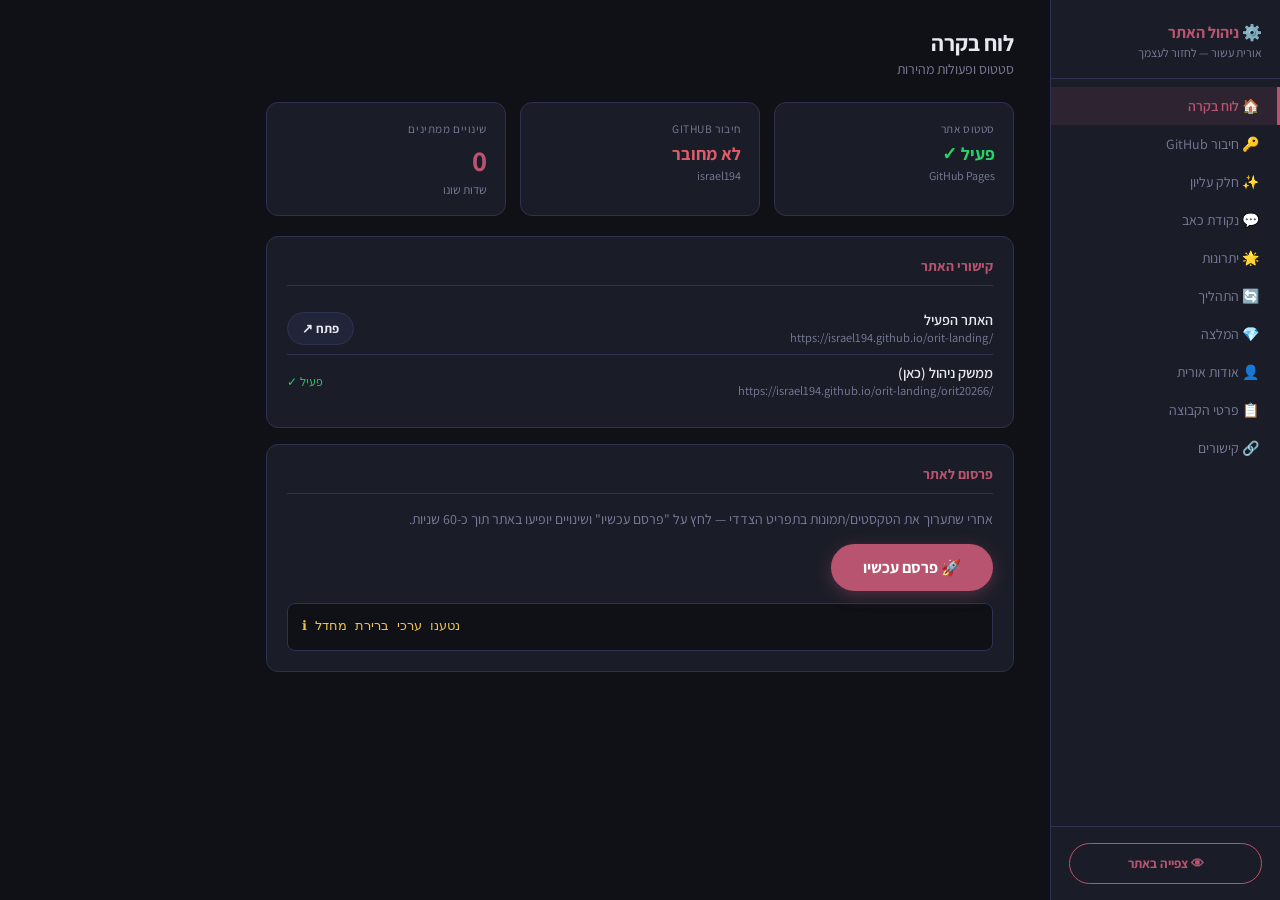
==== orit20266/index.html @ fe38e695 "Add admin panel at /orit20266 with GitHub publish, add content.json CMS system" ====
<!DOCTYPE html>
<html lang="he" dir="rtl">
<head>
  <meta charset="UTF-8">
  <meta name="viewport" content="width=device-width, initial-scale=1">
  <title>ניהול אתר — אורית עשור</title>
  <meta name="robots" content="noindex, nofollow">
  <link rel="preconnect" href="https://fonts.googleapis.com">
  <link rel="preconnect" href="https://fonts.gstatic.com" crossorigin>
  <link href="https://fonts.googleapis.com/css2?family=Assistant:wght@400;500;600;700&display=swap" rel="stylesheet">
  <style>
    *, *::before, *::after { box-sizing: border-box; margin: 0; padding: 0; }

    :root {
      --bg: #0f1117;
      --surface: #1a1d27;
      --surface2: #22253a;
      --border: #2e3250;
      --accent: #B85470;
      --accent-light: rgba(184,84,112,0.12);
      --text: #e8e8f0;
      --muted: #7a7d9a;
      --green: #25d366;
      --red: #e05c6a;
      --yellow: #f0c050;
    }

    body { font-family: 'Assistant', sans-serif; background: var(--bg); color: var(--text); direction: rtl; min-height: 100vh; }

    /* LAYOUT */
    .layout { display: flex; min-height: 100vh; }

    /* SIDEBAR */
    .sidebar {
      width: 230px; flex-shrink: 0; background: var(--surface);
      border-left: 1px solid var(--border); padding: 0;
      position: fixed; right: 0; top: 0; height: 100vh;
      overflow-y: auto; z-index: 10; display: flex; flex-direction: column;
    }
    .sidebar__logo { padding: 22px 18px 18px; border-bottom: 1px solid var(--border); }
    .sidebar__logo h2 { font-size: 1rem; color: var(--accent); font-weight: 700; }
    .sidebar__logo p { font-size: 0.75rem; color: var(--muted); margin-top: 2px; }
    .nav { flex: 1; padding: 8px 0; }
    .nav-item {
      display: flex; align-items: center; gap: 9px;
      padding: 10px 18px; cursor: pointer; font-size: 0.875rem;
      color: var(--muted); border-right: 3px solid transparent; transition: all 120ms;
    }
    .nav-item:hover { background: var(--surface2); color: var(--text); }
    .nav-item.active { background: var(--accent-light); color: var(--accent); border-right-color: var(--accent); font-weight: 600; }
    .sidebar__bottom { padding: 16px 18px; border-top: 1px solid var(--border); }
    .sidebar__bottom a { display: block; text-align: center; font-size: 0.82rem; }

    /* MAIN */
    .main { margin-right: 230px; flex: 1; padding: 28px 36px; max-width: 820px; }
    .page-header { margin-bottom: 24px; }
    .page-title { font-size: 1.4rem; font-weight: 700; }
    .page-subtitle { font-size: 0.875rem; color: var(--muted); margin-top: 3px; }

    /* PANELS */
    .panel { display: none; }
    .panel.active { display: block; }

    /* CARD */
    .card {
      background: var(--surface); border: 1px solid var(--border);
      border-radius: 12px; padding: 20px; margin-bottom: 16px;
    }
    .card__title {
      font-size: 0.875rem; font-weight: 700; color: var(--accent);
      margin-bottom: 16px; padding-bottom: 10px; border-bottom: 1px solid var(--border);
    }

    /* FIELDS */
    .field { margin-bottom: 14px; }
    .field:last-child { margin-bottom: 0; }
    .field label { display: block; font-size: 0.75rem; font-weight: 700; color: var(--muted); margin-bottom: 5px; text-transform: uppercase; letter-spacing: 0.04em; }
    .field input[type="text"],
    .field input[type="url"],
    .field input[type="password"],
    .field textarea {
      width: 100%; padding: 10px 13px; background: var(--bg);
      border: 1.5px solid var(--border); border-radius: 8px;
      color: var(--text); font-family: 'Assistant', sans-serif;
      font-size: 0.925rem; line-height: 1.55; direction: rtl;
      transition: border-color 180ms; resize: vertical;
    }
    .field textarea { min-height: 68px; }
    .field textarea.tall { min-height: 120px; }
    .field textarea.short, .field input { min-height: 40px; }
    .field input:focus, .field textarea:focus {
      outline: none; border-color: var(--accent);
      box-shadow: 0 0 0 3px rgba(184,84,112,0.12);
    }
    .field input[dir="ltr"], .field textarea[dir="ltr"] { direction: ltr; text-align: left; }

    .row2 { display: grid; grid-template-columns: 1fr 1fr; gap: 14px; }

    /* IMAGE UPLOAD */
    .img-upload-wrap { display: flex; align-items: center; gap: 16px; }
    .img-preview {
      width: 80px; height: 80px; border-radius: 50%; object-fit: cover;
      border: 2px solid var(--border); flex-shrink: 0;
    }
    .img-upload-btn {
      display: inline-block; padding: 8px 18px; background: var(--surface2);
      border: 1.5px dashed var(--border); border-radius: 8px;
      cursor: pointer; font-size: 0.85rem; color: var(--muted);
      transition: all 150ms;
    }
    .img-upload-btn:hover { border-color: var(--accent); color: var(--accent); }
    input[type="file"] { display: none; }

    /* PUBLISH BUTTON */
    .publish-bar {
      position: sticky; bottom: 0;
      background: linear-gradient(transparent, var(--bg) 45%);
      padding: 36px 0 20px;
      display: flex; gap: 10px; align-items: center; flex-wrap: wrap;
    }

    /* BUTTONS */
    .btn {
      padding: 11px 24px; border: none; border-radius: 50px;
      font-family: 'Assistant', sans-serif; font-size: 0.9rem; font-weight: 700;
      cursor: pointer; transition: all 140ms; text-decoration: none; display: inline-flex;
      align-items: center; gap: 6px;
    }
    .btn:active { transform: scale(0.97); }
    .btn-publish {
      background: var(--accent); color: #fff;
      box-shadow: 0 4px 16px rgba(184,84,112,0.35); font-size: 1rem; padding: 13px 32px;
    }
    .btn-publish:hover { box-shadow: 0 6px 24px rgba(184,84,112,0.5); }
    .btn-publish:disabled { opacity: 0.6; cursor: not-allowed; transform: none; }
    .btn-secondary { background: var(--surface2); color: var(--text); border: 1px solid var(--border); }
    .btn-secondary:hover { background: var(--border); }
    .btn-outline { background: transparent; color: var(--accent); border: 1.5px solid var(--accent); }
    .btn-outline:hover { background: var(--accent-light); }
    .btn-danger { background: transparent; color: var(--red); border: 1.5px solid var(--red); font-size: 0.85rem; padding: 9px 18px; }
    .btn-danger:hover { background: rgba(224,92,106,0.08); }

    /* STATS */
    .stats-grid { display: grid; grid-template-columns: repeat(3,1fr); gap: 14px; margin-bottom: 20px; }
    .stat-card { background: var(--surface); border: 1px solid var(--border); border-radius: 12px; padding: 18px; }
    .stat-card__label { font-size: 0.72rem; color: var(--muted); text-transform: uppercase; letter-spacing: 0.05em; margin-bottom: 6px; }
    .stat-card__value { font-size: 1.8rem; font-weight: 700; color: var(--accent); }
    .stat-card__sub { font-size: 0.75rem; color: var(--muted); margin-top: 3px; }

    /* TOKEN STATUS */
    .token-status {
      display: flex; align-items: center; gap: 8px;
      padding: 10px 14px; border-radius: 8px; font-size: 0.85rem;
      margin-bottom: 14px;
    }
    .token-status.ok { background: rgba(37,211,102,0.1); color: var(--green); border: 1px solid rgba(37,211,102,0.2); }
    .token-status.err { background: rgba(224,92,106,0.1); color: var(--red); border: 1px solid rgba(224,92,106,0.2); }
    .token-status.warn { background: rgba(240,192,80,0.1); color: var(--yellow); border: 1px solid rgba(240,192,80,0.2); }

    /* PUBLISH STATUS */
    .publish-log {
      background: var(--bg); border: 1px solid var(--border); border-radius: 8px;
      padding: 14px; font-size: 0.82rem; color: var(--muted); font-family: monospace;
      max-height: 180px; overflow-y: auto; display: none; margin-top: 12px;
      direction: ltr; text-align: left;
    }
    .publish-log.visible { display: block; }
    .log-line { margin-bottom: 3px; }
    .log-ok { color: var(--green); }
    .log-err { color: var(--red); }
    .log-info { color: var(--yellow); }

    /* TOAST */
    .toast {
      position: fixed; bottom: 24px; left: 50%;
      transform: translateX(-50%) translateY(100px);
      padding: 12px 26px; border-radius: 50px;
      font-weight: 700; font-size: 0.9rem;
      box-shadow: 0 6px 24px rgba(0,0,0,0.4); transition: transform 300ms ease;
      z-index: 999; white-space: nowrap; color: #fff;
    }
    .toast.success { background: var(--green); }
    .toast.error { background: var(--red); }
    .toast.show { transform: translateX(-50%) translateY(0); }

    /* PROGRESS */
    .progress-bar {
      height: 3px; background: var(--border); border-radius: 2px;
      margin-top: 10px; overflow: hidden; display: none;
    }
    .progress-bar.visible { display: block; }
    .progress-fill {
      height: 100%; background: var(--accent); border-radius: 2px;
      width: 0%; transition: width 400ms ease;
    }

    @media (max-width: 680px) {
      .sidebar { display: none; }
      .main { margin-right: 0; padding: 16px; }
      .stats-grid { grid-template-columns: 1fr 1fr; }
      .row2 { grid-template-columns: 1fr; }
    }
  </style>
</head>
<body>

<div class="layout">

  <!-- SIDEBAR -->
  <aside class="sidebar">
    <div class="sidebar__logo">
      <h2>⚙️ ניהול האתר</h2>
      <p>אורית עשור — לחזור לעצמך</p>
    </div>
    <nav class="nav">
      <div class="nav-item active" onclick="showPanel('dashboard',this)">🏠 לוח בקרה</div>
      <div class="nav-item" onclick="showPanel('token',this)">🔑 חיבור GitHub</div>
      <div class="nav-item" onclick="showPanel('hero',this)">✨ חלק עליון</div>
      <div class="nav-item" onclick="showPanel('pain',this)">💬 נקודת כאב</div>
      <div class="nav-item" onclick="showPanel('benefits',this)">🌟 יתרונות</div>
      <div class="nav-item" onclick="showPanel('process',this)">🔄 התהליך</div>
      <div class="nav-item" onclick="showPanel('testimonial',this)">💎 המלצה</div>
      <div class="nav-item" onclick="showPanel('about',this)">👤 אודות אורית</div>
      <div class="nav-item" onclick="showPanel('details',this)">📋 פרטי הקבוצה</div>
      <div class="nav-item" onclick="showPanel('links',this)">🔗 קישורים</div>
    </nav>
    <div class="sidebar__bottom">
      <a class="btn btn-outline" href="../" target="_blank">👁 צפייה באתר</a>
    </div>
  </aside>

  <!-- MAIN -->
  <main class="main">

    <!-- DASHBOARD -->
    <div class="panel active" id="panel-dashboard">
      <div class="page-header">
        <div class="page-title">לוח בקרה</div>
        <div class="page-subtitle">סטטוס ופעולות מהירות</div>
      </div>

      <div class="stats-grid">
        <div class="stat-card">
          <div class="stat-card__label">סטטוס אתר</div>
          <div class="stat-card__value" style="font-size:1.1rem;color:var(--green)">פעיל ✓</div>
          <div class="stat-card__sub">GitHub Pages</div>
        </div>
        <div class="stat-card">
          <div class="stat-card__label">חיבור GitHub</div>
          <div class="stat-card__value" style="font-size:1.1rem" id="dash-token-status">בדיקה...</div>
          <div class="stat-card__sub">israel194</div>
        </div>
        <div class="stat-card">
          <div class="stat-card__label">שינויים ממתינים</div>
          <div class="stat-card__value" id="dash-pending">0</div>
          <div class="stat-card__sub">שדות שונו</div>
        </div>
      </div>

      <div class="card">
        <div class="card__title">קישורי האתר</div>
        <div style="padding: 8px 0; border-bottom: 1px solid var(--border); display:flex; justify-content:space-between; align-items:center;">
          <div>
            <div style="font-size:0.9rem;font-weight:600">האתר הפעיל</div>
            <div style="font-size:0.78rem;color:var(--muted);direction:ltr;text-align:right">https://israel194.github.io/orit-landing/</div>
          </div>
          <a href="https://israel194.github.io/orit-landing/" target="_blank" class="btn btn-secondary" style="padding:7px 14px;font-size:0.8rem;">פתח ↗</a>
        </div>
        <div style="padding: 8px 0; display:flex; justify-content:space-between; align-items:center;">
          <div>
            <div style="font-size:0.9rem;font-weight:600">ממשק ניהול (כאן)</div>
            <div style="font-size:0.78rem;color:var(--muted);direction:ltr;text-align:right">https://israel194.github.io/orit-landing/orit20266/</div>
          </div>
          <span style="font-size:0.78rem;color:var(--green);">פעיל ✓</span>
        </div>
      </div>

      <div class="card">
        <div class="card__title">פרסום לאתר</div>
        <p style="font-size:0.875rem;color:var(--muted);margin-bottom:16px;">
          אחרי שתערוך את הטקסטים/תמונות בתפריט הצדדי — לחץ על "פרסם עכשיו" ושינויים יופיעו באתר תוך כ-60 שניות.
        </p>
        <button class="btn btn-publish" onclick="publishAll()" id="mainPublishBtn">
          🚀 פרסם עכשיו
        </button>
        <div class="progress-bar" id="mainProgress"><div class="progress-fill" id="mainProgressFill"></div></div>
        <div class="publish-log" id="mainLog"></div>
      </div>
    </div>

    <!-- TOKEN -->
    <div class="panel" id="panel-token">
      <div class="page-header">
        <div class="page-title">חיבור GitHub</div>
        <div class="page-subtitle">הטוקן מאפשר פרסום ישיר לאתר</div>
      </div>

      <div class="card">
        <div class="card__title">Personal Access Token</div>
        <div id="tokenStatusBox" class="token-status warn">⚠ הזן טוקן כדי לאפשר פרסום</div>
        <div class="field">
          <label>GitHub Token</label>
          <input type="password" id="tokenInput" placeholder="ghp_..." dir="ltr" oninput="tokenChanged()">
        </div>
        <div style="display:flex;gap:10px;margin-top:12px;">
          <button class="btn btn-outline" onclick="saveToken()">💾 שמור טוקן</button>
          <button class="btn btn-danger" onclick="clearToken()">מחק טוקן</button>
        </div>
        <p style="font-size:0.78rem;color:var(--muted);margin-top:14px;">
          הטוקן נשמר בדפדפן שלך בלבד ולא עובר לשום שרת. ניתן ליצור טוקן חדש ב-GitHub → Settings → Developer settings → Personal access tokens → Tokens (classic) עם הרשאת <strong>repo</strong>.
        </p>
      </div>
    </div>

    <!-- HERO -->
    <div class="panel" id="panel-hero">
      <div class="page-header">
        <div class="page-title">חלק עליון (Hero)</div>
        <div class="page-subtitle">הסקשן הראשון — התמונה, הכותרת, והתג</div>
      </div>

      <div class="card">
        <div class="card__title">תמונת פרופיל (Hero)</div>
        <div class="img-upload-wrap">
          <img class="img-preview" id="heroImgPreview" src="../4.jpeg" alt="תצוגה מקדימה">
          <div>
            <label class="img-upload-btn" for="heroImgInput">📷 החלף תמונה</label>
            <input type="file" id="heroImgInput" accept="image/*" onchange="previewImage(this,'heroImgPreview','hero_image')">
            <p style="font-size:0.75rem;color:var(--muted);margin-top:6px;">מומלץ: תמונת פנים ריבועית, לפחות 300×300px</p>
          </div>
        </div>
      </div>

      <div class="card">
        <div class="card__title">תג מוגבלות</div>
        <div class="field">
          <label>טקסט התג</label>
          <textarea class="short" data-key="badge"></textarea>
        </div>
      </div>

      <div class="card">
        <div class="card__title">כותרות</div>
        <div class="field">
          <label>כותרת ראשית</label>
          <textarea class="short" data-key="hero_headline"></textarea>
        </div>
        <div class="field">
          <label>תת-כותרת</label>
          <textarea data-key="hero_subtext"></textarea>
        </div>
      </div>

      <div class="publish-bar">
        <button class="btn btn-publish" onclick="publishAll()">🚀 פרסם עכשיו</button>
        <a class="btn btn-outline" href="https://israel194.github.io/orit-landing/" target="_blank">👁 צפה באתר</a>
      </div>
    </div>

    <!-- PAIN -->
    <div class="panel" id="panel-pain">
      <div class="page-header">
        <div class="page-title">נקודת כאב</div>
        <div class="page-subtitle">הטקסט הרגשי שמחבר את המבקרת</div>
      </div>
      <div class="card">
        <div class="card__title">תוכן</div>
        <div class="field">
          <label>טקסט רגשי (השתמשי ב-&lt;br&gt; לשבירת שורה)</label>
          <textarea class="tall" data-key="pain_text"></textarea>
        </div>
        <div class="field">
          <label>משפט מדגיש</label>
          <textarea class="short" data-key="pain_highlight"></textarea>
        </div>
      </div>
      <div class="publish-bar">
        <button class="btn btn-publish" onclick="publishAll()">🚀 פרסם עכשיו</button>
        <a class="btn btn-outline" href="https://israel194.github.io/orit-landing/" target="_blank">👁 צפה באתר</a>
      </div>
    </div>

    <!-- BENEFITS -->
    <div class="panel" id="panel-benefits">
      <div class="page-header">
        <div class="page-title">יתרונות — 3 כרטיסים</div>
        <div class="page-subtitle">מה המשתתפות מקבלות</div>
      </div>
      <div class="card">
        <div class="card__title">כותרת הסקשן</div>
        <div class="field"><textarea class="short" data-key="benefits_title"></textarea></div>
      </div>
      <div class="card">
        <div class="card__title">כרטיס 1</div>
        <div class="field"><label>כותרת</label><textarea class="short" data-key="card1_title"></textarea></div>
        <div class="field"><label>תיאור</label><textarea data-key="card1_body"></textarea></div>
      </div>
      <div class="card">
        <div class="card__title">כרטיס 2</div>
        <div class="field"><label>כותרת</label><textarea class="short" data-key="card2_title"></textarea></div>
        <div class="field"><label>תיאור</label><textarea data-key="card2_body"></textarea></div>
      </div>
      <div class="card">
        <div class="card__title">כרטיס 3</div>
        <div class="field"><label>כותרת</label><textarea class="short" data-key="card3_title"></textarea></div>
        <div class="field"><label>תיאור</label><textarea data-key="card3_body"></textarea></div>
      </div>
      <div class="publish-bar">
        <button class="btn btn-publish" onclick="publishAll()">🚀 פרסם עכשיו</button>
        <a class="btn btn-outline" href="https://israel194.github.io/orit-landing/" target="_blank">👁 צפה באתר</a>
      </div>
    </div>

    <!-- PROCESS -->
    <div class="panel" id="panel-process">
      <div class="page-header">
        <div class="page-title">התהליך</div>
        <div class="page-subtitle">הסבר על מה שקורה בקבוצה</div>
      </div>
      <div class="card">
        <div class="card__title">תוכן</div>
        <div class="field"><label>כותרת</label><textarea class="short" data-key="process_title"></textarea></div>
        <div class="field"><label>פסקה 1</label><textarea data-key="process_text1"></textarea></div>
        <div class="field"><label>פסקה 2</label><textarea class="tall" data-key="process_text2"></textarea></div>
        <div class="field"><label>פסקה 3</label><textarea data-key="process_text3"></textarea></div>
      </div>
      <div class="publish-bar">
        <button class="btn btn-publish" onclick="publishAll()">🚀 פרסם עכשיו</button>
        <a class="btn btn-outline" href="https://israel194.github.io/orit-landing/" target="_blank">👁 צפה באתר</a>
      </div>
    </div>

    <!-- TESTIMONIAL -->
    <div class="panel" id="panel-testimonial">
      <div class="page-header">
        <div class="page-title">המלצה</div>
        <div class="page-subtitle">עדות מהקבוצה הקודמת</div>
      </div>
      <div class="card">
        <div class="card__title">תוכן ההמלצה</div>
        <div class="field"><label>טקסט ההמלצה</label><textarea class="tall" data-key="testimonial_text"></textarea></div>
        <div class="field"><label>שם הממליצה / חתימה</label><textarea class="short" data-key="testimonial_cite"></textarea></div>
      </div>
      <div class="publish-bar">
        <button class="btn btn-publish" onclick="publishAll()">🚀 פרסם עכשיו</button>
        <a class="btn btn-outline" href="https://israel194.github.io/orit-landing/" target="_blank">👁 צפה באתר</a>
      </div>
    </div>

    <!-- ABOUT -->
    <div class="panel" id="panel-about">
      <div class="page-header">
        <div class="page-title">אודות אורית</div>
        <div class="page-subtitle">סקשן הצגת המנחה</div>
      </div>
      <div class="card">
        <div class="card__title">תמונת אורית (עגולה)</div>
        <div class="img-upload-wrap">
          <img class="img-preview" id="aboutImgPreview" src="../4.jpeg" alt="תצוגה מקדימה">
          <div>
            <label class="img-upload-btn" for="aboutImgInput">📷 החלף תמונה</label>
            <input type="file" id="aboutImgInput" accept="image/*" onchange="previewImage(this,'aboutImgPreview','about_image')">
            <p style="font-size:0.75rem;color:var(--muted);margin-top:6px;">מומלץ: תמונת פנים ריבועית</p>
          </div>
        </div>
      </div>
      <div class="card">
        <div class="card__title">טקסטים</div>
        <div class="field"><label>כותרת</label><textarea class="short" data-key="about_title"></textarea></div>
        <div class="field"><label>פסקה 1</label><textarea data-key="about_text1"></textarea></div>
        <div class="field"><label>פסקה 2</label><textarea data-key="about_text2"></textarea></div>
        <div class="field"><label>פסקה 3</label><textarea data-key="about_text3"></textarea></div>
      </div>
      <div class="publish-bar">
        <button class="btn btn-publish" onclick="publishAll()">🚀 פרסם עכשיו</button>
        <a class="btn btn-outline" href="https://israel194.github.io/orit-landing/" target="_blank">👁 צפה באתר</a>
      </div>
    </div>

    <!-- DETAILS -->
    <div class="panel" id="panel-details">
      <div class="page-header">
        <div class="page-title">פרטי הקבוצה</div>
        <div class="page-subtitle">מקום, זמן, מחיר</div>
      </div>
      <div class="card">
        <div class="card__title">פרטים</div>
        <div class="field"><label>כותרת הסקשן</label><textarea class="short" data-key="details_title"></textarea></div>
        <div class="row2">
          <div class="field"><label>מיקום</label><textarea class="short" data-key="details_location"></textarea></div>
          <div class="field"><label>יום</label><textarea class="short" data-key="details_day"></textarea></div>
        </div>
        <div class="row2">
          <div class="field"><label>שעה</label><textarea class="short" data-key="details_time"></textarea></div>
          <div class="field"><label>מחיר</label><textarea class="short" data-key="details_price"></textarea></div>
        </div>
        <div class="field"><label>הערה מתחת לכפתור</label><textarea class="short" data-key="cta_note"></textarea></div>
      </div>
      <div class="publish-bar">
        <button class="btn btn-publish" onclick="publishAll()">🚀 פרסם עכשיו</button>
        <a class="btn btn-outline" href="https://israel194.github.io/orit-landing/" target="_blank">👁 צפה באתר</a>
      </div>
    </div>

    <!-- LINKS -->
    <div class="panel" id="panel-links">
      <div class="page-header">
        <div class="page-title">קישורים</div>
        <div class="page-subtitle">WhatsApp וקישור תשלום</div>
      </div>
      <div class="card">
        <div class="card__title">WhatsApp</div>
        <div class="field">
          <label>מספר טלפון (עם קידומת, ללא +)</label>
          <input type="text" data-key="wa_number" placeholder="972523975659" dir="ltr">
        </div>
        <div class="field">
          <label>הודעה ברירת מחדל</label>
          <textarea class="short" data-key="wa_message"></textarea>
        </div>
      </div>
      <div class="card">
        <div class="card__title">קישור תשלום</div>
        <div class="field">
          <label>כתובת URL מלאה</label>
          <input type="url" data-key="payment_url" dir="ltr">
        </div>
      </div>
      <div class="publish-bar">
        <button class="btn btn-publish" onclick="publishAll()">🚀 פרסם עכשיו</button>
        <a class="btn btn-outline" href="https://israel194.github.io/orit-landing/" target="_blank">👁 צפה באתר</a>
      </div>
    </div>

  </main>
</div>

<div class="toast" id="toast"></div>

<script>
  var REPO = 'israel194/orit-landing';
  var TOKEN_KEY = 'orit_gh_token';
  var pendingImages = {}; // { fieldKey: { file, dataUrl, filename } }

  // ===== NAVIGATION =====
  function showPanel(name, el) {
    document.querySelectorAll('.panel').forEach(function(p) { p.classList.remove('active'); });
    document.querySelectorAll('.nav-item').forEach(function(n) { n.classList.remove('active'); });
    document.getElementById('panel-' + name).classList.add('active');
    if (el) el.classList.add('active');
  }

  // ===== TOKEN =====
  function getToken() { return localStorage.getItem(TOKEN_KEY) || ''; }

  function saveToken() {
    var val = document.getElementById('tokenInput').value.trim();
    if (!val) { showToast('הזן טוקן תחילה', 'error'); return; }
    localStorage.setItem(TOKEN_KEY, val);
    verifyToken(val);
    showToast('הטוקן נשמר!', 'success');
  }

  function clearToken() {
    localStorage.removeItem(TOKEN_KEY);
    document.getElementById('tokenInput').value = '';
    updateTokenUI(false);
  }

  function tokenChanged() {
    document.getElementById('tokenStatusBox').className = 'token-status warn';
    document.getElementById('tokenStatusBox').textContent = '⏳ לחץ "שמור טוקן" לאימות';
  }

  async function verifyToken(token) {
    if (!token) { updateTokenUI(false); return; }
    try {
      var r = await fetch('https://api.github.com/repos/' + REPO, {
        headers: { 'Authorization': 'token ' + token }
      });
      updateTokenUI(r.ok);
    } catch(e) { updateTokenUI(false); }
  }

  function updateTokenUI(ok) {
    var box = document.getElementById('tokenStatusBox');
    var dashStatus = document.getElementById('dash-token-status');
    if (ok) {
      box.className = 'token-status ok';
      box.textContent = '✓ מחובר בהצלחה ל-israel194/orit-landing';
      if (dashStatus) { dashStatus.textContent = 'מחובר ✓'; dashStatus.style.color = 'var(--green)'; }
    } else {
      box.className = 'token-status err';
      box.textContent = '✗ טוקן לא תקין — בדוק ונסה שוב';
      if (dashStatus) { dashStatus.textContent = 'לא מחובר'; dashStatus.style.color = 'var(--red)'; }
    }
  }

  // ===== CONTENT =====
  var defaults = {
    badge: 'נותרו מקומות אחרונים — הקבוצה קטנה ואישית',
    hero_headline: 'לחזור לעצמך..',
    hero_subtext: 'כי את לא צריכה לבחור בין להיות אמא מדהימה, אשת קריירה מצליחה ואישה שמחה. את יכולה להיות את כולן.',
    hero_image: '4.jpeg',
    pain_text: 'את רצה מהבוקר עד הלילה.<br>עבודה, ילדים, בית, זוגיות — והכל דחוף.<br>ובסוף היום, כשסוף סוף יש רגע של שקט,<br>את מרגישה ריקה. כאילו כולם קיבלו ממך — חוץ ממך.',
    pain_highlight: 'הגיע הזמן שתחזרי לעצמך.',
    benefits_title: 'מה תקבלי במפגשים?',
    card1_title: 'זוגיות שפורחת',
    card1_body: 'לדעת לתקשר בלי להיפגע, לחזק את הקשר גם כשהחיים עמוסים, ולהרגיש שוב שותפות אמיתית.',
    card2_title: 'אמא ברוגע',
    card2_body: 'להפסיק להרגיש אשמה, לקבל כלים שעובדים ברגע האמת ולגדל ילדים מתוך חיבור — לא מתוך תשישות.',
    card3_title: 'להכיר את עצמך מחדש',
    card3_body: 'לגלות מה באמת חשוב לך, להבין למה את מגיבה כמו שאת מגיבה, ולהתחיל לבחור — במקום להגיב.',
    process_title: 'מ״אישה שמגיבה״ ל״אישה שבוחרת״',
    process_text1: 'את לא צריכה עוד טיפ או רשימת מטלות.\nאת צריכה שינוי אמיתי — מבפנים.',
    process_text2: 'בקבוצה תעברי תהליך מעשי ועמוק שיעזור לך\nלזהות את הדפוסים שמחזיקים אותך תקועה,\nלקבל החלטות מתוך ביטחון ולא מתוך לחץ,\nולנהל את הרגשות שלך בחוכמה וביציבות.',
    process_text3: 'תהליך שמשנה את הדרך שבה את חווה את היום יום —\nמול הילדים, מול בן הזוג, ובעיקר מול עצמך.',
    testimonial_text: '״הגעתי לקבוצה בתחושה שאני טובעת. תוך כמה מפגשים הרגשתי שינוי שגם בעלי וגם הילדים שלי הרגישו. היום אני לא אותה אישה — אני יותר רגועה, יותר נוכחת, ויותר מרוצה ממי שאני.״',
    testimonial_cite: '— מ.ר., אמא ל-5, ירושלים',
    about_title: 'מי היא אורית עשור?',
    about_text1: 'אמא ל-9, בעלת משרד רואי חשבון, ואישה שחיה בדיוק את מה שהיא מלמדת.',
    about_text2: 'אורית לא מדברת מתוך תיאוריה — היא מנהלת קריירה תובענית, בית גדול ומלא חיים, ויודעת בדיוק איך זה מרגיש כשהכל קורה בבת אחת.',
    about_text3: 'אחרי שנים של ליווי נשים, היא פיתחה שיטה ייחודית ומעשית שעוזרת לנשים לצאת מהמרוץ — בלי לוותר על כלום. השיטה עובדת, והתוצאות מדברות בעד עצמן.',
    about_image: '4.jpeg',
    details_title: 'הקבוצה הבאה מתחילה בקרוב',
    details_location: 'רח\' נחום חפצדי 17, ירושלים (מגדל רם - קומה 11)',
    details_day: 'כל יום שני',
    details_time: 'בשעה 20:30 — אחרי שהילדים ישנים',
    details_price: '40 שקלים בלבד למפגש',
    cta_note: 'המקומות מוגבלים — ההרשמה לפי סדר הגעה',
    wa_number: '972523975659',
    wa_message: 'שלום אורית, אשמח לשמוע על הקבוצה',
    payment_url: 'https://pay.sumit.co.il/3c09bh/tsf55r/tsf4na/payment/'
  };

  async function loadFromGitHub() {
    try {
      var token = getToken();
      var headers = token ? { 'Authorization': 'token ' + token } : {};
      var r = await fetch('https://api.github.com/repos/' + REPO + '/contents/content.json', { headers: headers });
      if (!r.ok) throw new Error('not found');
      var data = await r.json();
      var content = JSON.parse(atob(data.content.replace(/\n/g,'')));
      fillFields(content);
      log('✓ תוכן נטען מ-GitHub', 'ok');
    } catch(e) {
      fillFields(defaults);
      log('ℹ נטענו ערכי ברירת מחדל', 'info');
    }
  }

  function fillFields(content) {
    document.querySelectorAll('[data-key]').forEach(function(el) {
      var key = el.getAttribute('data-key');
      var val = content[key] !== undefined ? content[key] : (defaults[key] || '');
      el.value = val;
    });
    // Update image previews
    if (content.hero_image) document.getElementById('heroImgPreview').src = '../' + content.hero_image;
    if (content.about_image) document.getElementById('aboutImgPreview').src = '../' + content.about_image;
  }

  function getFormContent() {
    var content = Object.assign({}, defaults);
    document.querySelectorAll('[data-key]').forEach(function(el) {
      content[el.getAttribute('data-key')] = el.value;
    });
    return content;
  }

  // ===== IMAGE HANDLING =====
  function previewImage(input, previewId, fieldKey) {
    var file = input.files[0];
    if (!file) return;
    var reader = new FileReader();
    reader.onload = function(e) {
      document.getElementById(previewId).src = e.target.result;
      var ext = file.name.split('.').pop().toLowerCase() || 'jpg';
      var filename = fieldKey === 'hero_image' ? 'hero-photo.' + ext : 'about-photo.' + ext;
      pendingImages[fieldKey] = { file: file, dataUrl: e.target.result, filename: filename };
    };
    reader.readAsDataURL(file);
  }

  async function uploadImage(token, fieldKey) {
    var img = pendingImages[fieldKey];
    if (!img) return null;
    addLog('📤 מעלה תמונה: ' + img.filename + '...');
    setProgress(30);

    // Get base64 content (strip data URL prefix)
    var base64 = img.dataUrl.split(',')[1];

    // Check if file already exists to get SHA
    var sha = null;
    try {
      var r = await fetch('https://api.github.com/repos/' + REPO + '/contents/' + img.filename, {
        headers: { 'Authorization': 'token ' + token }
      });
      if (r.ok) { var d = await r.json(); sha = d.sha; }
    } catch(e) {}

    var body = { message: 'Update image: ' + img.filename, content: base64 };
    if (sha) body.sha = sha;

    var resp = await fetch('https://api.github.com/repos/' + REPO + '/contents/' + img.filename, {
      method: 'PUT',
      headers: { 'Authorization': 'token ' + token, 'Content-Type': 'application/json' },
      body: JSON.stringify(body)
    });

    if (!resp.ok) throw new Error('שגיאה בהעלאת תמונה');
    addLog('✓ תמונה הועלתה: ' + img.filename, 'ok');
    return img.filename;
  }

  // ===== PUBLISH =====
  async function publishAll() {
    var token = getToken();
    if (!token) {
      showToast('יש להגדיר טוקן GitHub תחילה', 'error');
      showPanel('token', document.querySelectorAll('.nav-item')[1]);
      return;
    }

    // Disable all publish buttons
    document.querySelectorAll('.btn-publish').forEach(function(b) {
      b.disabled = true; b.textContent = '⏳ מפרסם...';
    });

    var logEl = document.getElementById('mainLog');
    logEl.innerHTML = '';
    logEl.classList.add('visible');
    setProgress(5);

    try {
      var content = getFormContent();

      // Upload any pending images
      if (pendingImages.hero_image) {
        var heroFilename = await uploadImage(token, 'hero_image');
        if (heroFilename) { content.hero_image = heroFilename; content.about_image = heroFilename; }
      }
      if (pendingImages.about_image) {
        var aboutFilename = await uploadImage(token, 'about_image');
        if (aboutFilename) content.about_image = aboutFilename;
      }

      setProgress(55);
      addLog('📝 מעדכן content.json...');

      // Get current SHA of content.json
      var sha = null;
      try {
        var r = await fetch('https://api.github.com/repos/' + REPO + '/contents/content.json', {
          headers: { 'Authorization': 'token ' + token }
        });
        if (r.ok) { var d = await r.json(); sha = d.sha; }
      } catch(e) {}

      // Encode content to base64
      var jsonStr = JSON.stringify(content, null, 2);
      var base64 = btoa(unescape(encodeURIComponent(jsonStr)));

      var body = { message: 'Update site content via admin panel', content: base64 };
      if (sha) body.sha = sha;

      var resp = await fetch('https://api.github.com/repos/' + REPO + '/contents/content.json', {
        method: 'PUT',
        headers: { 'Authorization': 'token ' + token, 'Content-Type': 'application/json' },
        body: JSON.stringify(body)
      });

      if (!resp.ok) {
        var errData = await resp.json();
        throw new Error(errData.message || 'שגיאה בפרסום');
      }

      setProgress(100);
      addLog('✓ פורסם בהצלחה!', 'ok');
      addLog('🌐 האתר יתעדכן תוך כ-60 שניות', 'info');
      addLog('→ https://israel194.github.io/orit-landing/', 'info');

      pendingImages = {};
      showToast('✓ פורסם בהצלחה! האתר יתעדכן תוך דקה', 'success');

    } catch(err) {
      addLog('✗ שגיאה: ' + err.message, 'err');
      showToast('שגיאה בפרסום: ' + err.message, 'error');
    } finally {
      document.querySelectorAll('.btn-publish').forEach(function(b) {
        b.disabled = false; b.textContent = '🚀 פרסם עכשיו';
      });
    }
  }

  // ===== LOG & PROGRESS =====
  function addLog(msg, type) {
    var logEl = document.getElementById('mainLog');
    logEl.classList.add('visible');
    var line = document.createElement('div');
    line.className = 'log-line' + (type ? ' log-' + type : '');
    line.textContent = msg;
    logEl.appendChild(line);
    logEl.scrollTop = logEl.scrollHeight;
  }

  function log(msg, type) { addLog(msg, type); }

  function setProgress(pct) {
    document.querySelectorAll('.progress-bar').forEach(function(b) { b.classList.add('visible'); });
    document.querySelectorAll('.progress-fill').forEach(function(f) { f.style.width = pct + '%'; });
  }

  // ===== TOAST =====
  function showToast(msg, type) {
    var t = document.getElementById('toast');
    t.textContent = msg;
    t.className = 'toast ' + (type || 'success') + ' show';
    setTimeout(function() { t.classList.remove('show'); }, 3500);
  }

  // ===== PENDING CHANGES COUNTER =====
  document.addEventListener('input', function() {
    var pendingEl = document.getElementById('dash-pending');
    if (pendingEl) {
      var count = Object.keys(pendingImages).length;
      pendingEl.textContent = count > 0 ? count + '+ תמונות' : '✓';
    }
  });

  // ===== INIT =====
  (async function init() {
    var token = getToken();
    if (token) {
      document.getElementById('tokenInput').value = token;
      await verifyToken(token);
    } else {
      updateTokenUI(false);
    }
    await loadFromGitHub();
  })();
</script>

</body>
</html>
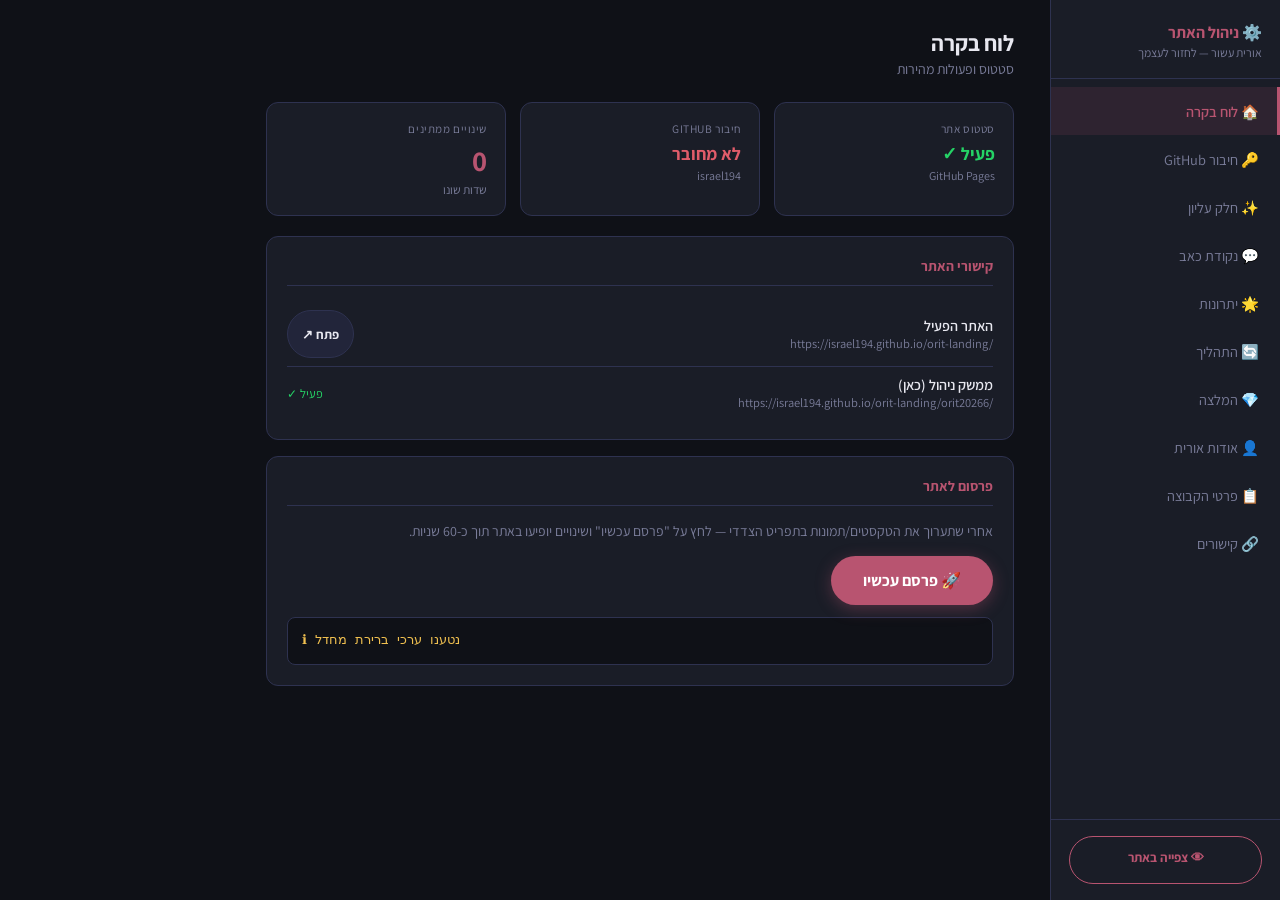
==== commit 16270fc8: "Make admin panel fully responsive for mobile and desktop" ====
--- a/orit20266/index.html
+++ b/orit20266/index.html
@@ -27,15 +27,39 @@
 
     body { font-family: 'Assistant', sans-serif; background: var(--bg); color: var(--text); direction: rtl; min-height: 100vh; }
 
-    /* LAYOUT */
+    /* ===== LAYOUT ===== */
     .layout { display: flex; min-height: 100vh; }
 
-    /* SIDEBAR */
+    /* ===== MOBILE TOPBAR ===== */
+    .topbar {
+      display: none;
+      position: fixed; top: 0; right: 0; left: 0; z-index: 50;
+      background: var(--surface); border-bottom: 1px solid var(--border);
+      height: 56px; align-items: center; justify-content: space-between;
+      padding: 0 16px;
+    }
+    .topbar__title { font-size: 1rem; font-weight: 700; color: var(--accent); }
+    .topbar__title span { font-size: 0.75rem; color: var(--muted); font-weight: 400; display: block; }
+    .hamburger {
+      width: 44px; height: 44px; display: flex; flex-direction: column;
+      justify-content: center; align-items: center; gap: 5px;
+      cursor: pointer; background: none; border: none; padding: 0;
+    }
+    .hamburger span {
+      display: block; width: 22px; height: 2px;
+      background: var(--text); border-radius: 2px; transition: all 250ms;
+    }
+    .hamburger.open span:nth-child(1) { transform: translateY(7px) rotate(45deg); }
+    .hamburger.open span:nth-child(2) { opacity: 0; }
+    .hamburger.open span:nth-child(3) { transform: translateY(-7px) rotate(-45deg); }
+
+    /* ===== SIDEBAR ===== */
     .sidebar {
       width: 230px; flex-shrink: 0; background: var(--surface);
-      border-left: 1px solid var(--border); padding: 0;
+      border-left: 1px solid var(--border);
       position: fixed; right: 0; top: 0; height: 100vh;
-      overflow-y: auto; z-index: 10; display: flex; flex-direction: column;
+      overflow-y: auto; z-index: 40; display: flex; flex-direction: column;
+      transition: transform 300ms ease;
     }
     .sidebar__logo { padding: 22px 18px 18px; border-bottom: 1px solid var(--border); }
     .sidebar__logo h2 { font-size: 1rem; color: var(--accent); font-weight: 700; }
@@ -43,25 +67,33 @@
     .nav { flex: 1; padding: 8px 0; }
     .nav-item {
       display: flex; align-items: center; gap: 9px;
-      padding: 10px 18px; cursor: pointer; font-size: 0.875rem;
+      padding: 13px 18px; cursor: pointer; font-size: 0.9rem;
       color: var(--muted); border-right: 3px solid transparent; transition: all 120ms;
+      min-height: 48px;
     }
     .nav-item:hover { background: var(--surface2); color: var(--text); }
     .nav-item.active { background: var(--accent-light); color: var(--accent); border-right-color: var(--accent); font-weight: 600; }
     .sidebar__bottom { padding: 16px 18px; border-top: 1px solid var(--border); }
     .sidebar__bottom a { display: block; text-align: center; font-size: 0.82rem; }
 
-    /* MAIN */
+    /* Overlay when mobile menu open */
+    .sidebar-overlay {
+      display: none; position: fixed; inset: 0; z-index: 30;
+      background: rgba(0,0,0,0.5);
+    }
+    .sidebar-overlay.visible { display: block; }
+
+    /* ===== MAIN ===== */
     .main { margin-right: 230px; flex: 1; padding: 28px 36px; max-width: 820px; }
     .page-header { margin-bottom: 24px; }
     .page-title { font-size: 1.4rem; font-weight: 700; }
     .page-subtitle { font-size: 0.875rem; color: var(--muted); margin-top: 3px; }
 
-    /* PANELS */
+    /* ===== PANELS ===== */
     .panel { display: none; }
     .panel.active { display: block; }
 
-    /* CARD */
+    /* ===== CARD ===== */
     .card {
       background: var(--surface); border: 1px solid var(--border);
       border-radius: 12px; padding: 20px; margin-bottom: 16px;
@@ -71,7 +103,7 @@
       margin-bottom: 16px; padding-bottom: 10px; border-bottom: 1px solid var(--border);
     }
 
-    /* FIELDS */
+    /* ===== FIELDS ===== */
     .field { margin-bottom: 14px; }
     .field:last-child { margin-bottom: 0; }
     .field label { display: block; font-size: 0.75rem; font-weight: 700; color: var(--muted); margin-bottom: 5px; text-transform: uppercase; letter-spacing: 0.04em; }
@@ -79,15 +111,17 @@
     .field input[type="url"],
     .field input[type="password"],
     .field textarea {
-      width: 100%; padding: 10px 13px; background: var(--bg);
+      width: 100%; padding: 11px 13px; background: var(--bg);
       border: 1.5px solid var(--border); border-radius: 8px;
       color: var(--text); font-family: 'Assistant', sans-serif;
-      font-size: 0.925rem; line-height: 1.55; direction: rtl;
+      font-size: 1rem; line-height: 1.55; direction: rtl;
       transition: border-color 180ms; resize: vertical;
-    }
-    .field textarea { min-height: 68px; }
+      -webkit-appearance: none;
+    }
+    .field textarea { min-height: 72px; }
     .field textarea.tall { min-height: 120px; }
-    .field textarea.short, .field input { min-height: 40px; }
+    .field textarea.short { min-height: 48px; }
+    .field input { min-height: 48px; }
     .field input:focus, .field textarea:focus {
       outline: none; border-color: var(--accent);
       box-shadow: 0 0 0 3px rgba(184,84,112,0.12);
@@ -96,22 +130,22 @@
 
     .row2 { display: grid; grid-template-columns: 1fr 1fr; gap: 14px; }
 
-    /* IMAGE UPLOAD */
-    .img-upload-wrap { display: flex; align-items: center; gap: 16px; }
+    /* ===== IMAGE UPLOAD ===== */
+    .img-upload-wrap { display: flex; align-items: center; gap: 16px; flex-wrap: wrap; }
     .img-preview {
       width: 80px; height: 80px; border-radius: 50%; object-fit: cover;
       border: 2px solid var(--border); flex-shrink: 0;
     }
     .img-upload-btn {
-      display: inline-block; padding: 8px 18px; background: var(--surface2);
+      display: inline-block; padding: 10px 20px; background: var(--surface2);
       border: 1.5px dashed var(--border); border-radius: 8px;
-      cursor: pointer; font-size: 0.85rem; color: var(--muted);
-      transition: all 150ms;
+      cursor: pointer; font-size: 0.9rem; color: var(--muted);
+      transition: all 150ms; min-height: 44px;
     }
     .img-upload-btn:hover { border-color: var(--accent); color: var(--accent); }
     input[type="file"] { display: none; }
 
-    /* PUBLISH BUTTON */
+    /* ===== PUBLISH BAR ===== */
     .publish-bar {
       position: sticky; bottom: 0;
       background: linear-gradient(transparent, var(--bg) 45%);
@@ -119,17 +153,17 @@
       display: flex; gap: 10px; align-items: center; flex-wrap: wrap;
     }
 
-    /* BUTTONS */
+    /* ===== BUTTONS ===== */
     .btn {
-      padding: 11px 24px; border: none; border-radius: 50px;
-      font-family: 'Assistant', sans-serif; font-size: 0.9rem; font-weight: 700;
+      padding: 12px 24px; border: none; border-radius: 50px;
+      font-family: 'Assistant', sans-serif; font-size: 0.95rem; font-weight: 700;
       cursor: pointer; transition: all 140ms; text-decoration: none; display: inline-flex;
-      align-items: center; gap: 6px;
+      align-items: center; justify-content: center; gap: 6px; min-height: 48px;
     }
     .btn:active { transform: scale(0.97); }
     .btn-publish {
       background: var(--accent); color: #fff;
-      box-shadow: 0 4px 16px rgba(184,84,112,0.35); font-size: 1rem; padding: 13px 32px;
+      box-shadow: 0 4px 16px rgba(184,84,112,0.35); font-size: 1rem; padding: 14px 32px;
     }
     .btn-publish:hover { box-shadow: 0 6px 24px rgba(184,84,112,0.5); }
     .btn-publish:disabled { opacity: 0.6; cursor: not-allowed; transform: none; }
@@ -137,27 +171,27 @@
     .btn-secondary:hover { background: var(--border); }
     .btn-outline { background: transparent; color: var(--accent); border: 1.5px solid var(--accent); }
     .btn-outline:hover { background: var(--accent-light); }
-    .btn-danger { background: transparent; color: var(--red); border: 1.5px solid var(--red); font-size: 0.85rem; padding: 9px 18px; }
+    .btn-danger { background: transparent; color: var(--red); border: 1.5px solid var(--red); font-size: 0.875rem; padding: 10px 18px; }
     .btn-danger:hover { background: rgba(224,92,106,0.08); }
 
-    /* STATS */
+    /* ===== STATS ===== */
     .stats-grid { display: grid; grid-template-columns: repeat(3,1fr); gap: 14px; margin-bottom: 20px; }
     .stat-card { background: var(--surface); border: 1px solid var(--border); border-radius: 12px; padding: 18px; }
     .stat-card__label { font-size: 0.72rem; color: var(--muted); text-transform: uppercase; letter-spacing: 0.05em; margin-bottom: 6px; }
     .stat-card__value { font-size: 1.8rem; font-weight: 700; color: var(--accent); }
     .stat-card__sub { font-size: 0.75rem; color: var(--muted); margin-top: 3px; }
 
-    /* TOKEN STATUS */
+    /* ===== TOKEN STATUS ===== */
     .token-status {
       display: flex; align-items: center; gap: 8px;
-      padding: 10px 14px; border-radius: 8px; font-size: 0.85rem;
+      padding: 12px 14px; border-radius: 8px; font-size: 0.875rem;
       margin-bottom: 14px;
     }
     .token-status.ok { background: rgba(37,211,102,0.1); color: var(--green); border: 1px solid rgba(37,211,102,0.2); }
     .token-status.err { background: rgba(224,92,106,0.1); color: var(--red); border: 1px solid rgba(224,92,106,0.2); }
     .token-status.warn { background: rgba(240,192,80,0.1); color: var(--yellow); border: 1px solid rgba(240,192,80,0.2); }
 
-    /* PUBLISH STATUS */
+    /* ===== PUBLISH LOG ===== */
     .publish-log {
       background: var(--bg); border: 1px solid var(--border); border-radius: 8px;
       padding: 14px; font-size: 0.82rem; color: var(--muted); font-family: monospace;
@@ -170,44 +204,77 @@
     .log-err { color: var(--red); }
     .log-info { color: var(--yellow); }
 
-    /* TOAST */
+    /* ===== TOAST ===== */
     .toast {
       position: fixed; bottom: 24px; left: 50%;
-      transform: translateX(-50%) translateY(100px);
-      padding: 12px 26px; border-radius: 50px;
-      font-weight: 700; font-size: 0.9rem;
+      transform: translateX(-50%) translateY(120px);
+      padding: 13px 28px; border-radius: 50px;
+      font-weight: 700; font-size: 0.95rem;
       box-shadow: 0 6px 24px rgba(0,0,0,0.4); transition: transform 300ms ease;
-      z-index: 999; white-space: nowrap; color: #fff;
+      z-index: 999; color: #fff; max-width: 90vw; text-align: center;
     }
     .toast.success { background: var(--green); }
     .toast.error { background: var(--red); }
     .toast.show { transform: translateX(-50%) translateY(0); }
 
-    /* PROGRESS */
-    .progress-bar {
-      height: 3px; background: var(--border); border-radius: 2px;
-      margin-top: 10px; overflow: hidden; display: none;
-    }
+    /* ===== PROGRESS ===== */
+    .progress-bar { height: 3px; background: var(--border); border-radius: 2px; margin-top: 10px; overflow: hidden; display: none; }
     .progress-bar.visible { display: block; }
-    .progress-fill {
-      height: 100%; background: var(--accent); border-radius: 2px;
-      width: 0%; transition: width 400ms ease;
-    }
-
-    @media (max-width: 680px) {
-      .sidebar { display: none; }
-      .main { margin-right: 0; padding: 16px; }
+    .progress-fill { height: 100%; background: var(--accent); border-radius: 2px; width: 0%; transition: width 400ms ease; }
+
+    /* ===== RESPONSIVE ===== */
+    @media (max-width: 720px) {
+      /* Show topbar, hide desktop sidebar logo */
+      .topbar { display: flex; }
+      .sidebar__logo { display: none; }
+
+      /* Sidebar slides in from right */
+      .sidebar {
+        transform: translateX(100%);
+        top: 0; width: 260px;
+        box-shadow: -4px 0 24px rgba(0,0,0,0.4);
+      }
+      .sidebar.open { transform: translateX(0); }
+
+      /* Main fills full width, padded below topbar */
+      .main { margin-right: 0; padding: 76px 16px 20px; }
+
+      /* Grid adjustments */
       .stats-grid { grid-template-columns: 1fr 1fr; }
       .row2 { grid-template-columns: 1fr; }
+
+      /* Full-width publish button on mobile */
+      .publish-bar { padding: 20px 0 16px; }
+      .publish-bar .btn-publish { width: 100%; justify-content: center; }
+      .publish-bar .btn-outline { width: 100%; justify-content: center; }
+
+      /* Bigger touch targets */
+      .nav-item { padding: 15px 18px; font-size: 1rem; }
+    }
+
+    @media (max-width: 400px) {
+      .stats-grid { grid-template-columns: 1fr; }
+      .card { padding: 16px; }
     }
   </style>
 </head>
 <body>
 
+<!-- MOBILE TOPBAR -->
+<header class="topbar">
+  <div class="topbar__title">⚙️ ניהול האתר <span>אורית עשור</span></div>
+  <button class="hamburger" id="hamburger" onclick="toggleMenu()" aria-label="תפריט">
+    <span></span><span></span><span></span>
+  </button>
+</header>
+
+<!-- OVERLAY -->
+<div class="sidebar-overlay" id="sidebarOverlay" onclick="closeMenu()"></div>
+
 <div class="layout">
 
   <!-- SIDEBAR -->
-  <aside class="sidebar">
+  <aside class="sidebar" id="sidebar">
     <div class="sidebar__logo">
       <h2>⚙️ ניהול האתר</h2>
       <p>אורית עשור — לחזור לעצמך</p>
@@ -539,6 +606,26 @@
 
 <script>
   var REPO = 'israel194/orit-landing';
+
+  // ===== MOBILE MENU =====
+  function toggleMenu() {
+    var sidebar = document.getElementById('sidebar');
+    var overlay = document.getElementById('sidebarOverlay');
+    var hamburger = document.getElementById('hamburger');
+    var isOpen = sidebar.classList.contains('open');
+    if (isOpen) { closeMenu(); } else {
+      sidebar.classList.add('open');
+      overlay.classList.add('visible');
+      hamburger.classList.add('open');
+      document.body.style.overflow = 'hidden';
+    }
+  }
+  function closeMenu() {
+    document.getElementById('sidebar').classList.remove('open');
+    document.getElementById('sidebarOverlay').classList.remove('visible');
+    document.getElementById('hamburger').classList.remove('open');
+    document.body.style.overflow = '';
+  }
   var TOKEN_KEY = 'orit_gh_token';
   var pendingImages = {}; // { fieldKey: { file, dataUrl, filename } }
 
@@ -548,6 +635,8 @@
     document.querySelectorAll('.nav-item').forEach(function(n) { n.classList.remove('active'); });
     document.getElementById('panel-' + name).classList.add('active');
     if (el) el.classList.add('active');
+    closeMenu();
+    window.scrollTo(0, 0);
   }
 
   // ===== TOKEN =====
@@ -640,7 +729,7 @@
       var r = await fetch('https://api.github.com/repos/' + REPO + '/contents/content.json', { headers: headers });
       if (!r.ok) throw new Error('not found');
       var data = await r.json();
-      var content = JSON.parse(atob(data.content.replace(/\n/g,'')));
+      var content = JSON.parse(decodeURIComponent(escape(atob(data.content.replace(/\n/g,'')))));
       fillFields(content);
       log('✓ תוכן נטען מ-GitHub', 'ok');
     } catch(e) {
